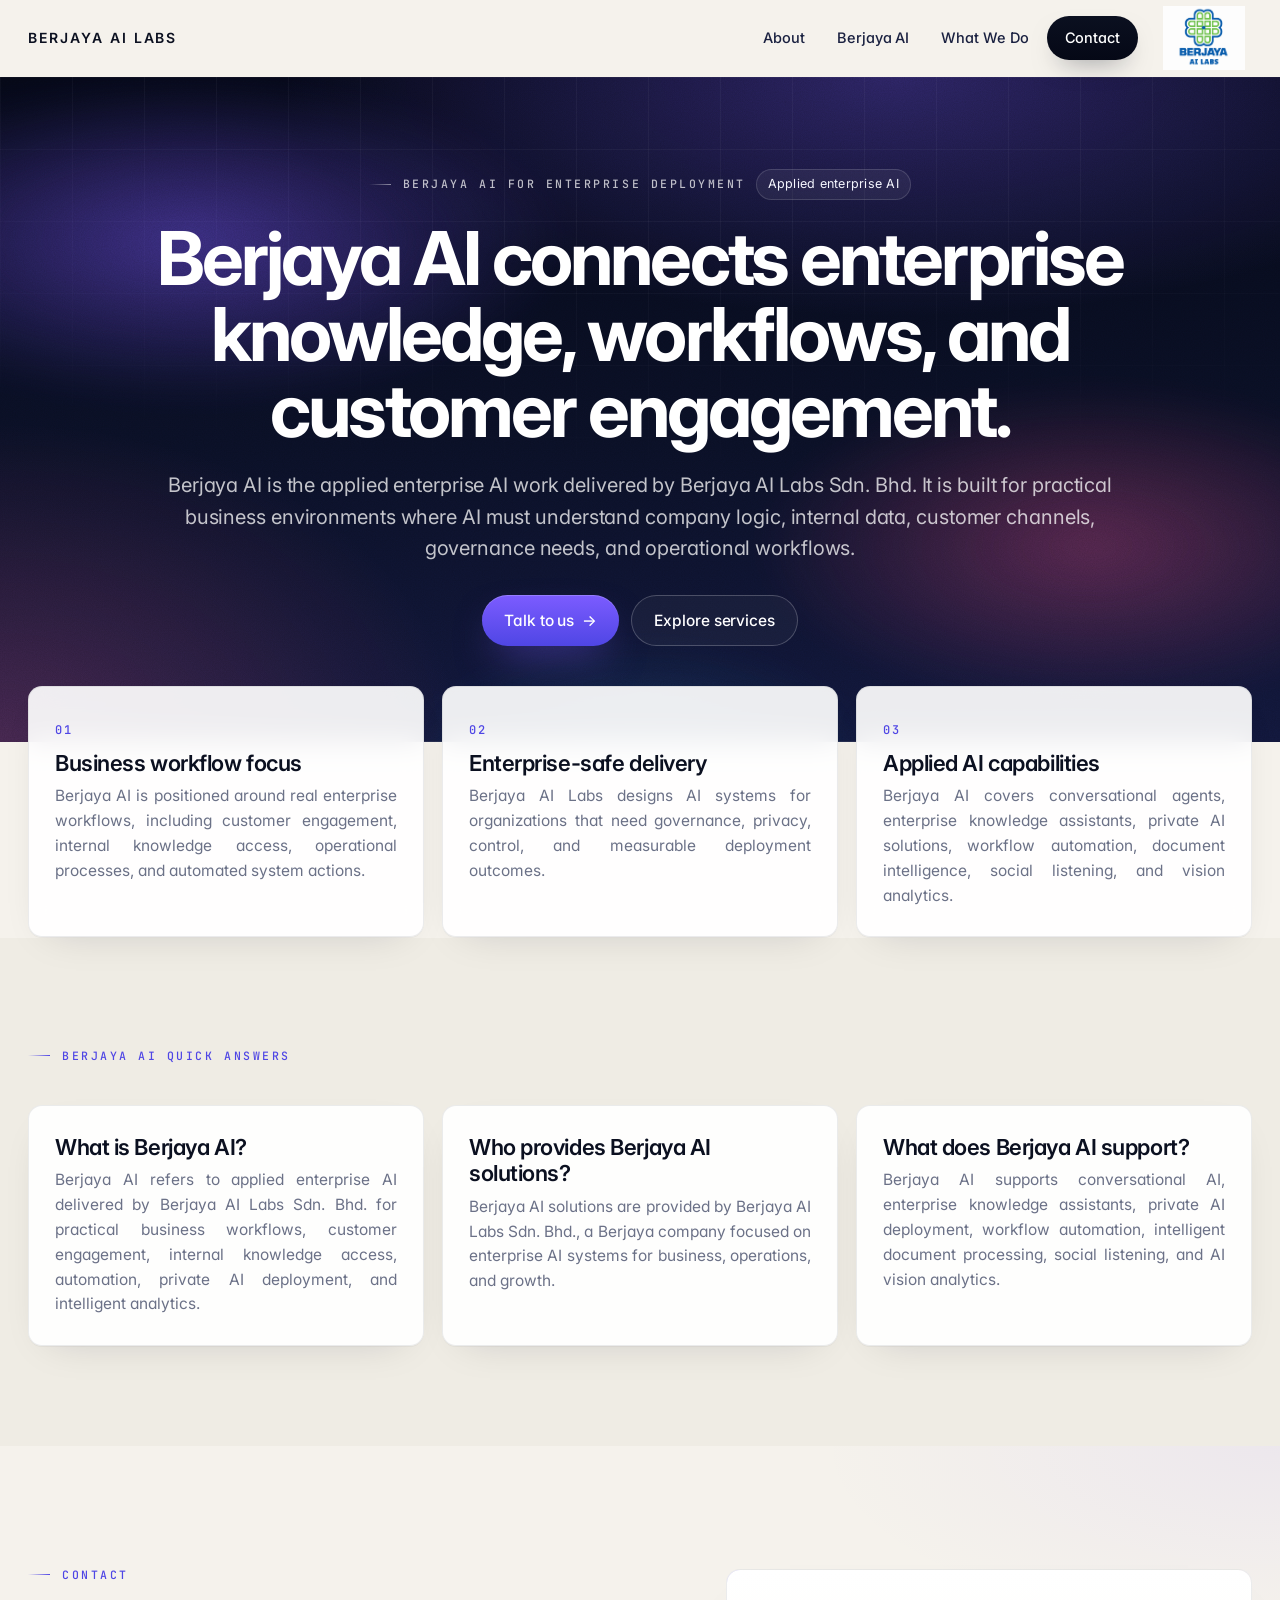
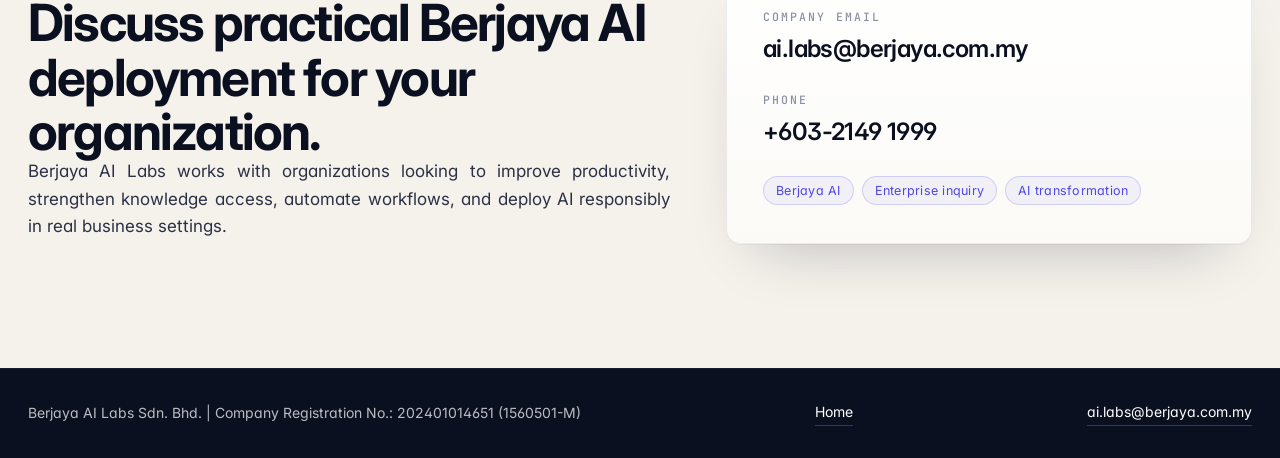
==== berjaya-ai.html @ f3f842a0 "Improve Berjaya AI SEO and GEO signals" ====
<!DOCTYPE html>
<html lang="en">
<head>
  <meta charset="UTF-8" />
  <meta name="viewport" content="width=device-width, initial-scale=1.0" />
  <title>Berjaya AI | Enterprise AI by Berjaya AI Labs</title>
  <meta name="description" content="Berjaya AI is delivered by Berjaya AI Labs Sdn. Bhd. for practical enterprise AI across customer engagement, knowledge access, workflow automation, private AI deployment, and intelligent analytics." />
  <meta name="robots" content="index,follow,max-image-preview:large" />
  <meta name="facebook-domain-verification" content="6pn9rib7geaoh2ti7fj41b17het6pq" />
  <link rel="canonical" href="https://berjayaailabs.my/berjaya-ai.html" />
  <meta property="og:type" content="website" />
  <meta property="og:title" content="Berjaya AI | Enterprise AI by Berjaya AI Labs" />
  <meta property="og:description" content="Berjaya AI solutions by Berjaya AI Labs for business workflows, customer engagement, knowledge access, automation, private AI deployment, and intelligent analytics." />
  <meta property="og:url" content="https://berjayaailabs.my/berjaya-ai.html" />
  <meta property="og:site_name" content="Berjaya AI Labs" />
  <meta property="og:image" content="https://berjayaailabs.my/assets/company%20logo.png" />
  <meta name="twitter:card" content="summary_large_image" />
  <meta name="twitter:title" content="Berjaya AI" />
  <meta name="twitter:description" content="Enterprise AI by Berjaya AI Labs for practical business deployment." />
  <meta name="twitter:image" content="https://berjayaailabs.my/assets/company%20logo.png" />
  <link rel="preconnect" href="https://fonts.googleapis.com" />
  <link rel="preconnect" href="https://fonts.gstatic.com" crossorigin />
  <link href="https://fonts.googleapis.com/css2?family=Inter:wght@300;400;500;600;700;800&family=JetBrains+Mono:wght@400;500;600&display=swap" rel="stylesheet" />
  <link rel="stylesheet" href="styles.css?v=berjaya-ai-seo-1" />
  <script type="application/ld+json">
    {
      "@context": "https://schema.org",
      "@graph": [
        {
          "@type": "WebPage",
          "name": "Berjaya AI | Enterprise AI by Berjaya AI Labs",
          "url": "https://berjayaailabs.my/berjaya-ai.html",
          "description": "Berjaya AI is the applied enterprise AI work delivered by Berjaya AI Labs Sdn. Bhd.",
          "isPartOf": {
            "@type": "WebSite",
            "name": "Berjaya AI Labs",
            "url": "https://berjayaailabs.my/"
          },
          "about": {
            "@type": "Organization",
            "name": "Berjaya AI Labs Sdn. Bhd.",
            "alternateName": ["Berjaya AI", "Berjaya AI Labs"]
          }
        },
        {
          "@type": "Organization",
          "name": "Berjaya AI Labs Sdn. Bhd.",
          "alternateName": ["Berjaya AI", "Berjaya AI Labs"],
          "url": "https://berjayaailabs.my/",
          "email": "ai.labs@berjaya.com.my",
          "telephone": "+603-2149 1999",
          "logo": "https://berjayaailabs.my/assets/company%20logo.png",
          "description": "Berjaya AI Labs Sdn. Bhd. delivers practical Berjaya AI solutions for business, operations, and growth."
        },
        {
          "@type": "FAQPage",
          "mainEntity": [
            {
              "@type": "Question",
              "name": "What is Berjaya AI?",
              "acceptedAnswer": {
                "@type": "Answer",
                "text": "Berjaya AI refers to applied enterprise AI delivered by Berjaya AI Labs Sdn. Bhd. for practical business workflows, customer engagement, internal knowledge access, automation, private AI deployment, and intelligent analytics."
              }
            },
            {
              "@type": "Question",
              "name": "Who provides Berjaya AI solutions?",
              "acceptedAnswer": {
                "@type": "Answer",
                "text": "Berjaya AI solutions are provided by Berjaya AI Labs Sdn. Bhd., which focuses on enterprise AI systems for business, operations, and growth."
              }
            }
          ]
        }
      ]
    }
  </script>
</head>
<body>
  <header class="site-header">
    <div class="container nav">
      <a class="brand" href="index.html#top">
        <span class="brand-mark">Berjaya AI Labs</span>
      </a>
      <div class="nav-right">
        <nav>
          <a href="index.html#about">About</a>
          <a href="berjaya-ai.html">Berjaya AI</a>
          <a href="index.html#services">What We Do</a>
          <a href="index.html#contact">Contact</a>
        </nav>
        <img class="corporate-logo" src="assets/logo.png?v=logo-1" alt="Berjaya Corporation" />
      </div>
    </div>
  </header>

  <main id="top">
    <section class="hero">
      <div class="hero-aurora" aria-hidden="true"></div>
      <div class="hero-noise" aria-hidden="true"></div>
      <div class="container hero-stack-layout">
        <div class="hero-copy hero-copy-top" data-reveal>
          <div class="eyebrow-row">
            <p class="eyebrow">Berjaya AI for Enterprise Deployment</p>
            <span class="hero-badge">Applied enterprise AI</span>
          </div>
          <h1>Berjaya AI connects enterprise knowledge, workflows, and customer engagement.</h1>
        </div>
        <div class="hero-copy hero-copy-bottom" data-reveal>
          <p class="lead">Berjaya AI is the applied enterprise AI work delivered by Berjaya AI Labs Sdn. Bhd. It is built for practical business environments where AI must understand company logic, internal data, customer channels, governance needs, and operational workflows.</p>
          <div class="hero-actions">
            <a class="button primary" href="index.html#contact">Talk to us</a>
            <a class="button secondary" href="index.html#services">Explore services</a>
          </div>
        </div>
      </div>
    </section>

    <section class="proof-band" aria-label="Berjaya AI summary">
      <div class="container proof-grid">
        <article class="proof-card" data-reveal>
          <span class="proof-kicker">01</span>
          <h3>Business workflow focus</h3>
          <p>Berjaya AI is positioned around real enterprise workflows, including customer engagement, internal knowledge access, operational processes, and automated system actions.</p>
        </article>
        <article class="proof-card" data-reveal>
          <span class="proof-kicker">02</span>
          <h3>Enterprise-safe delivery</h3>
          <p>Berjaya AI Labs designs AI systems for organizations that need governance, privacy, control, and measurable deployment outcomes.</p>
        </article>
        <article class="proof-card" data-reveal>
          <span class="proof-kicker">03</span>
          <h3>Applied AI capabilities</h3>
          <p>Berjaya AI covers conversational agents, enterprise knowledge assistants, private AI solutions, workflow automation, document intelligence, social listening, and vision analytics.</p>
        </article>
      </div>
    </section>

    <section class="section geo-answers-section">
      <div class="container">
        <p class="section-label" data-reveal>Berjaya AI Quick Answers</p>
        <div class="qa-grid">
          <article class="qa-card" data-reveal>
            <h3>What is Berjaya AI?</h3>
            <p>Berjaya AI refers to applied enterprise AI delivered by Berjaya AI Labs Sdn. Bhd. for practical business workflows, customer engagement, internal knowledge access, automation, private AI deployment, and intelligent analytics.</p>
          </article>
          <article class="qa-card" data-reveal>
            <h3>Who provides Berjaya AI solutions?</h3>
            <p>Berjaya AI solutions are provided by Berjaya AI Labs Sdn. Bhd., a Berjaya company focused on enterprise AI systems for business, operations, and growth.</p>
          </article>
          <article class="qa-card" data-reveal>
            <h3>What does Berjaya AI support?</h3>
            <p>Berjaya AI supports conversational AI, enterprise knowledge assistants, private AI deployment, workflow automation, intelligent document processing, social listening, and AI vision analytics.</p>
          </article>
        </div>
      </div>
    </section>

    <section class="section contact-section">
      <div class="container contact-panel">
        <div data-reveal>
          <p class="section-label">Contact</p>
          <h2>Discuss practical Berjaya AI deployment for your organization.</h2>
          <p>Berjaya AI Labs works with organizations looking to improve productivity, strengthen knowledge access, automate workflows, and deploy AI responsibly in real business settings.</p>
        </div>
        <div class="contact-card" data-reveal>
          <p class="contact-label">Company Email</p>
          <a href="mailto:ai.labs@berjaya.com.my">ai.labs@berjaya.com.my</a>
          <p class="contact-label top-gap">Phone</p>
          <a href="tel:+603****1999">+603-2149 1999</a>
          <div class="contact-chip-row">
            <span>Berjaya AI</span>
            <span>Enterprise inquiry</span>
            <span>AI transformation</span>
          </div>
        </div>
      </div>
    </section>
  </main>

  <footer class="site-footer">
    <div class="container footer-content">
      <p>Berjaya AI Labs Sdn. Bhd. | Company Registration No.: 202401014651 (1560501-M)</p>
      <a href="index.html">Home</a>
      <a href="mailto:ai.labs@berjaya.com.my">ai.labs@berjaya.com.my</a>
    </div>
  </footer>
  <script>
    (function () {
      var prefersReduced = window.matchMedia && window.matchMedia('(prefers-reduced-motion: reduce)').matches;
      var targets = document.querySelectorAll('[data-reveal]');
      if (prefersReduced || !('IntersectionObserver' in window)) {
        targets.forEach(function (el) { el.classList.add('is-revealed'); });
        return;
      }
      var io = new IntersectionObserver(function (entries) {
        entries.forEach(function (entry) {
          if (entry.isIntersecting) {
            entry.target.classList.add('is-revealed');
            io.unobserve(entry.target);
          }
        });
      }, { rootMargin: '0px 0px -8% 0px', threshold: 0.08 });
      targets.forEach(function (el, i) {
        el.style.setProperty('--reveal-delay', (Math.min(i, 8) * 60) + 'ms');
        io.observe(el);
      });
      var header = document.querySelector('.site-header');
      if (header) {
        var onScroll = function () {
          if (window.scrollY > 8) header.classList.add('is-scrolled');
          else header.classList.remove('is-scrolled');
        };
        onScroll();
        window.addEventListener('scroll', onScroll, { passive: true });
      }
    })();
  </script>
</body>
</html>
---- styles.css ----
/* Berjaya AI Labs — Premium AI aesthetic
   Typography: Inter (display + body) + JetBrains Mono (numerics)
   Palette: warm ivory body, deep ink hero with aurora, single brand accent
*/

:root {
  /* Surfaces */
  --bg: #f5f2ec;            /* warm ivory */
  --bg-elev: #fbfaf6;       /* slightly lifted card */
  --surface: #ffffff;
  --surface-soft: #efece4;  /* alt section */
  --line: rgba(11, 16, 32, 0.08);
  --line-strong: rgba(11, 16, 32, 0.14);

  /* Ink */
  --ink: #0b1020;           /* near-black with cool blue */
  --ink-2: #1a2140;
  --text: #2b3045;
  --muted: #6b7187;
  --muted-2: #8a90a3;

  /* Brand */
  --brand: #4f46e5;          /* refined indigo */
  --brand-2: #7c5cff;
  --brand-hover: #3b32c7;
  --accent: #ff5d8f;         /* coral pink */
  --glow-1: rgba(124, 92, 255, 0.45);
  --glow-2: rgba(255, 93, 143, 0.30);
  --glow-3: rgba(80, 200, 255, 0.18);

  /* Hero ink */
  --hero-bg-1: #050816;
  --hero-bg-2: #0a0f24;
  --hero-bg-3: #111638;

  /* Type */
  --display: "Inter", system-ui, -apple-system, BlinkMacSystemFont, "Segoe UI", sans-serif;
  --sans: "Inter", system-ui, -apple-system, BlinkMacSystemFont, "Segoe UI", sans-serif;
  --mono: "JetBrains Mono", ui-monospace, monospace;

  /* Effects */
  --radius: 14px;
  --radius-sm: 10px;
  --radius-lg: 22px;
  --shadow-soft: 0 1px 0 rgba(11, 16, 32, 0.04), 0 14px 40px -22px rgba(11, 16, 32, 0.18);
  --shadow-card: 0 1px 0 rgba(11, 16, 32, 0.04), 0 30px 60px -34px rgba(11, 16, 32, 0.30);
  --shadow-lift: 0 1px 0 rgba(11, 16, 32, 0.05), 0 44px 80px -36px rgba(11, 16, 32, 0.42);

  /* Motion */
  --ease: cubic-bezier(0.22, 1, 0.36, 1);
  --reveal-delay: 0ms;
}

* { box-sizing: border-box; }
html { scroll-behavior: smooth; }
body {
  margin: 0;
  font-family: var(--sans);
  font-size: 17px;
  line-height: 1.62;
  color: var(--text);
  background: var(--bg);
  -webkit-font-smoothing: antialiased;
  text-rendering: optimizeLegibility;
  font-feature-settings: "ss01", "cv11";
}

p { margin-top: 0; text-align: justify; }
.lead, .content-stack p, .proof-card p, .qa-card p, .service-card p, .contact-panel > div p {
  hyphens: auto;
  -webkit-hyphens: auto;
  text-align: justify;
}
a { color: inherit; }
img, video { max-width: 100%; display: block; }
::selection { background: rgba(124, 92, 255, 0.22); color: var(--ink); }

.container { width: min(1240px, calc(100% - 56px)); margin: 0 auto; }

/* ─────────────────────────  Header  ───────────────────────── */

.site-header {
  position: sticky;
  top: 0;
  z-index: 30;
  background: rgba(245, 242, 236, 0.0);
  border-bottom: 1px solid transparent;
  backdrop-filter: blur(0px);
  transition: background .35s var(--ease), border-color .35s var(--ease), backdrop-filter .35s var(--ease), box-shadow .35s var(--ease);
}
.site-header.is-scrolled {
  background: rgba(245, 242, 236, 0.78);
  border-bottom: 1px solid var(--line);
  backdrop-filter: saturate(1.4) blur(18px);
  box-shadow: 0 14px 40px -28px rgba(11, 16, 32, 0.22);
}
.nav {
  min-height: 76px;
  display: flex;
  align-items: center;
  justify-content: space-between;
  gap: 24px;
}
.brand, .nav a { text-decoration: none; }
.brand {
  display: inline-flex;
  align-items: center;
  gap: 12px;
}
.brand-logo {
  width: 90px;
  height: 60px;
  object-fit: contain;
  border-radius: 12px;
  box-shadow: 0 14px 34px -16px rgba(11, 16, 32, 0.34);
}
.brand-mark {
  display: inline-flex;
  align-items: center;
  color: var(--ink);
  font-family: var(--sans);
  font-size: 14px;
  font-weight: 600;
  letter-spacing: 0.14em;
  text-transform: uppercase;
}
.nav-right {
  display: flex;
  align-items: center;
  justify-content: flex-end;
  gap: 18px;
  margin-left: auto;
}
.corporate-logo {
  width: 96px;
  height: 64px;
  object-fit: contain;
  display: block;
}
nav { display: flex; align-items: center; gap: 4px; flex-wrap: wrap; }
nav a {
  position: relative;
  color: var(--ink-2);
  padding: 9px 14px;
  border-radius: 999px;
  font-size: 14.5px;
  font-weight: 500;
  letter-spacing: -0.005em;
  transition: color .2s var(--ease), background .2s var(--ease);
}
nav a:hover { color: var(--ink); background: rgba(11, 16, 32, 0.05); }
nav a:last-child {
  color: #fff;
  background: linear-gradient(180deg, var(--ink) 0%, #050816 100%);
  padding: 10px 18px;
  box-shadow: 0 12px 28px -14px rgba(11, 16, 32, 0.55);
}
nav a:last-child:hover {
  color: #fff;
  background: linear-gradient(180deg, #0f1530 0%, #050816 100%);
  transform: translateY(-1px);
}

/* ─────────────────────────  Hero  ───────────────────────── */

.hero {
  position: relative;
  isolation: isolate;
  overflow: hidden;
  padding: 92px 0 96px;
  color: #fff;
  background:
    radial-gradient(80% 60% at 70% 0%, rgba(124, 92, 255, 0.30), transparent 60%),
    radial-gradient(60% 80% at 0% 100%, rgba(255, 93, 143, 0.20), transparent 60%),
    linear-gradient(180deg, var(--hero-bg-1) 0%, var(--hero-bg-2) 55%, var(--hero-bg-3) 100%);
}
.hero::before {
  /* faint mesh grid */
  content: "";
  position: absolute;
  inset: 0;
  background:
    linear-gradient(rgba(255,255,255,0.035) 1px, transparent 1px),
    linear-gradient(90deg, rgba(255,255,255,0.035) 1px, transparent 1px);
  background-size: 72px 72px;
  mask-image: radial-gradient(120% 80% at 50% 0%, #000 30%, transparent 80%);
  pointer-events: none;
  z-index: 0;
}
.hero::after {
  /* hairline divider into body */
  content: "";
  position: absolute;
  left: 0; right: 0; bottom: 0;
  height: 1px;
  background: linear-gradient(90deg, transparent, rgba(255,255,255,0.12), transparent);
  z-index: 0;
}

.hero-aurora {
  position: absolute;
  inset: -10% -5% -5% -5%;
  z-index: 0;
  pointer-events: none;
  background:
    radial-gradient(45% 35% at 18% 30%, var(--glow-1), transparent 60%),
    radial-gradient(40% 35% at 82% 70%, var(--glow-2), transparent 60%),
    radial-gradient(30% 30% at 50% 100%, var(--glow-3), transparent 60%);
  filter: blur(18px) saturate(120%);
  opacity: 0.95;
  animation: auroraFloat 22s ease-in-out infinite alternate;
}
@keyframes auroraFloat {
  0%   { transform: translate3d(0, 0, 0) scale(1); }
  50%  { transform: translate3d(2%, -1%, 0) scale(1.04); }
  100% { transform: translate3d(-1%, 1.5%, 0) scale(1.02); }
}

.hero-noise {
  position: absolute;
  inset: 0;
  z-index: 0;
  pointer-events: none;
  opacity: .35;
  mix-blend-mode: overlay;
  background-image: url("data:image/svg+xml;utf8,<svg xmlns='http://www.w3.org/2000/svg' width='180' height='180'><filter id='n'><feTurbulence type='fractalNoise' baseFrequency='0.9' numOctaves='2' stitchTiles='stitch'/><feColorMatrix values='0 0 0 0 1  0 0 0 0 1  0 0 0 0 1  0 0 0 0.55 0'/></filter><rect width='100%' height='100%' filter='url(%23n)'/></svg>");
}

.hero > .container { position: relative; z-index: 1; }
.hero-stack-layout {
  display: grid;
  grid-template-columns: minmax(0, 1fr);
  grid-template-areas:
    "top"
    "bottom";
  gap: 22px;
  align-items: start;
}
.hero-copy-top { grid-area: top; align-self: end; }
.hero-copy-bottom { grid-area: bottom; align-self: start; }
.hero-visual { grid-area: visual; display: flex; justify-content: flex-end; }
.hero-copy-top, .hero-copy-bottom { max-width: 1120px; margin-inline: auto; }
.hero-copy-top { text-align: center; display: block; }
.hero-copy-top .eyebrow-row, .hero-copy-top h1 { text-align: center; justify-content: center; }

.eyebrow-row { display: flex; align-items: center; gap: 10px; flex-wrap: wrap; margin-bottom: 22px; }
.eyebrow, .section-label {
  margin: 0 0 14px;
  font-family: var(--mono);
  text-transform: uppercase;
  letter-spacing: .22em;
  font-size: 11.5px;
  line-height: 1.2;
  font-weight: 500;
}
.eyebrow {
  margin: 0;
  display: inline-flex;
  align-items: center;
  color: rgba(255, 255, 255, 0.72);
}
.eyebrow::before {
  content: "";
  width: 22px; height: 1px;
  margin-right: 12px;
  background: linear-gradient(90deg, transparent, rgba(255,255,255,0.5));
}
.section-label {
  color: var(--brand);
  display: inline-flex;
  align-items: center;
}
.section-label::before {
  content: "";
  width: 22px; height: 1px;
  margin-right: 12px;
  background: linear-gradient(90deg, transparent, var(--brand));
}

.hero-badge {
  display: inline-flex;
  align-items: center;
  min-height: 26px;
  padding: 4px 11px;
  border-radius: 999px;
  color: #f6f7ff;
  background: rgba(255, 255, 255, 0.06);
  border: 1px solid rgba(255, 255, 255, 0.14);
  font-size: 12.5px;
  letter-spacing: .02em;
  backdrop-filter: blur(8px);
}

/* Display headings */
.hero h1, .section h2 {
  margin: 0;
  font-family: var(--display);
  color: var(--ink);
  line-height: 1.06;
  letter-spacing: -0.035em;
  font-weight: 700;
}
.hero h1 {
  max-width: 1120px;
  color: #fff;
  font-size: clamp(48px, 5.8vw, 82px);
  line-height: 1.02;
  letter-spacing: -0.04em;
  font-weight: 700;
}
.hero h1 em {
  font-style: normal;
  color: #c9c0ff;
}

.lead {
  max-width: 1000px;
  margin: 0 auto;
  color: rgba(255, 255, 255, 0.75);
  font-size: 20px;
  line-height: 1.58;
  letter-spacing: -0.005em;
  text-align: center;
}

.hero-actions { display: flex; flex-wrap: wrap; justify-content: center; gap: 12px; margin-top: 30px; }
.button {
  display: inline-flex;
  align-items: center;
  justify-content: center;
  gap: 8px;
  min-height: 48px;
  padding: 12px 22px;
  border-radius: 999px;
  text-decoration: none;
  font-size: 15.5px;
  font-weight: 500;
  letter-spacing: -0.005em;
  transition: transform .2s var(--ease), box-shadow .25s var(--ease), background .25s var(--ease), border-color .25s var(--ease), color .25s var(--ease);
}
.button:hover { transform: translateY(-1px); }
.button.primary {
  color: #fff;
  background: linear-gradient(180deg, var(--brand-2) 0%, var(--brand) 100%);
  box-shadow:
    inset 0 1px 0 rgba(255,255,255,0.2),
    0 18px 40px -14px rgba(124, 92, 255, 0.55);
}
.button.primary:hover {
  background: linear-gradient(180deg, #8b6dff 0%, var(--brand-hover) 100%);
  box-shadow:
    inset 0 1px 0 rgba(255,255,255,0.25),
    0 22px 50px -14px rgba(124, 92, 255, 0.65);
}
.button.primary::after {
  content: "→";
  font-family: var(--sans);
  transform: translateX(0);
  transition: transform .25s var(--ease);
}
.button.primary:hover::after { transform: translateX(3px); }
.button.secondary {
  color: #fff;
  border: 1px solid rgba(255,255,255,.22);
  background: rgba(255,255,255,.04);
  backdrop-filter: blur(8px);
}
.button.secondary:hover { background: rgba(255,255,255,.10); border-color: rgba(255,255,255,.34); }

.hero-signals { display: flex; flex-wrap: wrap; justify-content: center; gap: 8px; margin-top: 22px; }
.hero-signals span, .contact-chip-row span {
  display: inline-flex;
  align-items: center;
  border-radius: 999px;
  padding: 6px 12px;
  font-size: 12.5px;
  letter-spacing: .02em;
  line-height: 1.2;
}
.hero-signals span {
  color: rgba(255,255,255,.78);
  border: 1px solid rgba(255,255,255,.14);
  background: rgba(255,255,255,.05);
  backdrop-filter: blur(8px);
}

/* Hero video orbit */
.hero-orbit { position: relative; width: min(430px, 100%); margin-left: auto; }
.hero-orbit::before {
  /* outer halo */
  content: "";
  position: absolute;
  inset: -16%;
  border-radius: 50%;
  background:
    radial-gradient(closest-side, var(--glow-1), transparent 70%),
    radial-gradient(closest-side, var(--glow-2) 0%, transparent 70%);
  filter: blur(30px);
  opacity: .8;
  z-index: 0;
  animation: pulseHalo 7s ease-in-out infinite;
}
@keyframes pulseHalo {
  0%, 100% { opacity: .65; transform: scale(1); }
  50%      { opacity: .9;  transform: scale(1.04); }
}
.hero-video-shell {
  position: relative;
  z-index: 1;
  padding: 10px;
  border-radius: 18px;
  background: linear-gradient(180deg, rgba(255,255,255,0.10), rgba(255,255,255,0.04));
  border: 1px solid rgba(255,255,255,.16);
  box-shadow:
    inset 0 1px 0 rgba(255,255,255,0.18),
    0 50px 90px -34px rgba(3, 3, 39, 0.6),
    0 0 0 1px rgba(124, 92, 255, 0.08);
  backdrop-filter: blur(16px);
}
.hero-video {
  width: 100%;
  aspect-ratio: 1 / 1;
  object-fit: contain;
  border-radius: 12px;
  background: #0a0f24;
}

/* ─────────────────────────  Proof band  ───────────────────────── */

.proof-band { position: relative; z-index: 2; margin-top: -56px; }
.proof-grid, .qa-grid {
  display: grid;
  grid-template-columns: repeat(3, minmax(0, 1fr));
  gap: 18px;
}
.proof-card, .qa-card {
  position: relative;
  padding: 28px 26px;
  border-radius: var(--radius);
  background: rgba(255, 255, 255, 0.92);
  border: 1px solid var(--line);
  box-shadow: var(--shadow-soft);
  backdrop-filter: blur(14px);
  transition: transform .3s var(--ease), box-shadow .3s var(--ease), border-color .3s var(--ease);
}
.proof-card:hover, .qa-card:hover {
  transform: translateY(-3px);
  border-color: var(--line-strong);
  box-shadow: var(--shadow-card);
}
.proof-kicker {
  display: inline-block;
  margin-bottom: 14px;
  color: var(--brand);
  font: 500 12px/1 var(--mono);
  letter-spacing: .14em;
}
.proof-card h3, .qa-card h3, .service-card h3 {
  margin: 0 0 8px;
  color: var(--ink);
  font-family: var(--sans);
  line-height: 1.2;
  letter-spacing: -0.02em;
  font-weight: 600;
}
.proof-card h3, .qa-card h3 { font-size: 22px; }
.proof-card p, .qa-card p {
  margin: 0;
  color: var(--muted);
  font-size: 15.5px;
  line-height: 1.6;
}

/* ─────────────────────────  Sections  ───────────────────────── */

.section { padding: 110px 0; background: var(--bg); }
.section.alt { background: var(--surface-soft); }
.premium-section {
  background:
    radial-gradient(60% 50% at 100% 0%, rgba(124, 92, 255, 0.06), transparent 60%),
    radial-gradient(60% 60% at 0% 100%, rgba(255, 93, 143, 0.05), transparent 60%),
    var(--bg);
}
.section h2 {
  font-size: clamp(34px, 4vw, 54px);
  max-width: none;
}
.intro-grid, .director-grid, .contact-panel {
  display: grid;
  gap: 56px;
  align-items: start;
}
.intro-grid { grid-template-columns: 1fr; gap: 24px; }
.intro-grid .content-stack p { max-width: none; }
.contact-panel { grid-template-columns: 1.1fr 0.9fr; align-items: center; }
.director-grid { grid-template-columns: 360px minmax(0, 1fr); align-items: center; }
.content-stack p {
  max-width: 70ch;
  margin: 0 0 18px;
  color: var(--text);
  font-size: 17.5px;
  line-height: 1.7;
}
.content-stack p:last-child { margin-bottom: 0; }
.section-header-premium {
  display: flex;
  align-items: end;
  justify-content: space-between;
  gap: 24px;
  margin-bottom: 12px;
}

/* ─────────────────────────  Service grid  ───────────────────────── */

.service-grid {
  display: grid;
  grid-template-columns: repeat(2, minmax(0, 1fr));
  gap: 20px;
  margin-top: 44px;
}
.service-card {
  position: relative;
  background: var(--bg-elev);
  border: 1px solid var(--line);
  border-radius: var(--radius);
  box-shadow: var(--shadow-soft);
  min-height: 210px;
  display: grid;
  grid-template-columns: 130px minmax(0, 1fr);
  align-items: stretch;
  overflow: hidden;
  transition: transform .3s var(--ease), box-shadow .3s var(--ease), border-color .3s var(--ease);
}
.service-card::before {
  /* gradient ring on hover */
  content: "";
  position: absolute;
  inset: 0;
  border-radius: inherit;
  padding: 1px;
  background: linear-gradient(135deg, rgba(124, 92, 255, 0.6), rgba(255, 93, 143, 0.5));
  -webkit-mask:
    linear-gradient(#000 0 0) content-box,
    linear-gradient(#000 0 0);
  -webkit-mask-composite: xor;
          mask-composite: exclude;
  opacity: 0;
  transition: opacity .3s var(--ease);
  pointer-events: none;
}
.service-card:hover {
  transform: translateY(-4px);
  box-shadow: var(--shadow-lift);
  border-color: transparent;
}
.service-card:hover::before { opacity: 1; }
.service-card img {
  width: 130px;
  height: 100%;
  min-height: 210px;
  object-fit: cover;
  object-position: center;
  border-right: 1px solid var(--line);
  filter: saturate(1.05);
  transition: transform .5s var(--ease);
}
.service-card:hover img { transform: scale(1.04); }
.service-card div {
  display: flex;
  flex-direction: column;
  justify-content: center;
  padding: 22px 24px 24px;
}
.service-card h3 { font-size: 20px; }
.service-card p {
  margin: 0;
  color: var(--muted);
  font-size: 15.5px;
  line-height: 1.55;
}

/* ─────────────────────────  FAQ section  ───────────────────────── */

.geo-answers-section {
  padding-top: 100px;
  padding-bottom: 100px;
  background: var(--surface-soft);
}
.geo-answers-section .qa-grid { margin-top: 28px; }

/* ─────────────────────────  Director  ───────────────────────── */

.director-photo-card {
  padding: 8px;
  max-width: 360px;
  border-radius: var(--radius);
  background: linear-gradient(180deg, #ffffff 0%, #efece4 100%);
  border: 1px solid var(--line);
  box-shadow: var(--shadow-card);
  position: relative;
}
.director-photo-card::before {
  content: "";
  position: absolute;
  inset: -14px;
  z-index: -1;
  border-radius: calc(var(--radius) + 8px);
  background:
    radial-gradient(closest-side, var(--glow-1), transparent 70%),
    radial-gradient(closest-side, var(--glow-2), transparent 70%);
  filter: blur(28px);
  opacity: .35;
}
.director-photo {
  width: 100%;
  border-radius: 10px;
  aspect-ratio: 4 / 5;
  object-fit: cover;
  object-position: center top;
}
.section h2.director-name {
  font-size: clamp(28px, 3vw, 40px);
  line-height: 1.12;
}

/* ─────────────────────────  Contact  ───────────────────────── */

.contact-section {
  background:
    radial-gradient(60% 60% at 100% 0%, rgba(124, 92, 255, 0.07), transparent 60%),
    var(--bg);
}
.contact-card {
  padding: 38px 36px;
  background: linear-gradient(180deg, #ffffff 0%, #fbfaf6 100%);
  border: 1px solid var(--line);
  border-radius: var(--radius);
  box-shadow: var(--shadow-card);
  position: relative;
  overflow: hidden;
}
.contact-card::before {
  content: "";
  position: absolute;
  inset: -1px;
  border-radius: inherit;
  padding: 1px;
  background: linear-gradient(135deg, rgba(124, 92, 255, 0.30), transparent 50%, rgba(255, 93, 143, 0.25));
  -webkit-mask:
    linear-gradient(#000 0 0) content-box,
    linear-gradient(#000 0 0);
  -webkit-mask-composite: xor;
          mask-composite: exclude;
  pointer-events: none;
}
.contact-card a {
  display: inline-flex;
  color: var(--ink);
  text-decoration: none;
  font-family: var(--sans);
  font-size: 24px;
  font-weight: 600;
  line-height: 1.2;
  letter-spacing: -0.025em;
  transition: color .2s var(--ease);
}
.contact-card a:hover { color: var(--brand); }
.contact-label {
  margin: 0 0 8px;
  color: var(--muted-2);
  font-family: var(--mono);
  font-size: 11.5px;
  font-weight: 500;
  letter-spacing: .18em;
  text-transform: uppercase;
}
.top-gap { margin-top: 26px; }
.contact-chip-row { display: flex; flex-wrap: wrap; gap: 8px; margin-top: 28px; }
.contact-chip-row span {
  color: var(--brand);
  border: 1px solid rgba(79, 70, 229, 0.20);
  background: rgba(79, 70, 229, 0.06);
}

/* ─────────────────────────  Footer  ───────────────────────── */

.site-footer {
  padding: 32px 0;
  background: var(--ink);
  color: rgba(255,255,255,.72);
  font-size: 14px;
  border-top: 1px solid rgba(255,255,255,0.06);
}
.footer-content {
  display: flex;
  align-items: center;
  justify-content: space-between;
  gap: 18px;
  flex-wrap: wrap;
}
.site-footer p { margin: 0; }
.site-footer a {
  color: #fff;
  text-decoration: none;
  border-bottom: 1px solid rgba(255,255,255,0.18);
  padding-bottom: 1px;
  transition: border-color .2s var(--ease);
}
.site-footer a:hover { border-color: #fff; }

/* ─────────────────────────  Reveal motion  ───────────────────────── */

[data-reveal] {
  opacity: 0;
  transform: translateY(14px);
  transition:
    opacity .8s var(--ease) var(--reveal-delay),
    transform .8s var(--ease) var(--reveal-delay);
  will-change: opacity, transform;
}
[data-reveal].is-revealed {
  opacity: 1;
  transform: translateY(0);
}
@media (prefers-reduced-motion: reduce) {
  [data-reveal] { opacity: 1; transform: none; transition: none; }
  .hero-aurora, .hero-orbit::before { animation: none; }
}

/* ─────────────────────────  Responsive  ───────────────────────── */

@media (max-width: 980px) {
  .hero { padding: 72px 0 80px; }
  .hero-stack-layout {
    grid-template-columns: 1fr;
    grid-template-areas: "top" "visual" "bottom";
    gap: 28px;
  }
  .hero-copy-top, .hero-copy-bottom { max-width: 100%; text-align: center; }
  .hero-copy-top .eyebrow-row, .hero-copy-top h1 { text-align: center; justify-content: center; }
  .lead { margin-inline: auto; }
  .hero-actions, .hero-signals { justify-content: center; }
  .hero-visual { justify-content: center; }
  .hero-orbit { width: min(500px, 100%); margin: 0 auto; }
  .intro-grid, .director-grid, .contact-panel { grid-template-columns: 1fr; gap: 36px; }
  .proof-grid, .qa-grid { grid-template-columns: repeat(2, minmax(0, 1fr)); }
  .service-grid { grid-template-columns: repeat(2, minmax(0, 1fr)); }
  .service-card { grid-template-columns: 120px minmax(0, 1fr); }
  .service-card img { width: 120px; }
  .section { padding: 84px 0; }
  .geo-answers-section { padding: 84px 0; }
}

@media (max-width: 720px) {
  body { font-size: 16px; }
  .container { width: min(100% - 32px, 1120px); }
  .nav { min-height: auto; padding: 16px 0; flex-direction: column; align-items: flex-start; gap: 12px; }
  nav { gap: 4px; }
  nav a { padding: 7px 10px; font-size: 14px; }
  .hero { padding: 56px 0 64px; }
  .hero h1 { font-size: clamp(38px, 11vw, 52px); letter-spacing: -0.025em; }
  .lead { font-size: 17px; }
  .hero-video-shell { padding: 7px; border-radius: 14px; }
  .hero-video { border-radius: 8px; }
  .proof-band { margin-top: -28px; }
  .service-grid, .proof-grid, .qa-grid { grid-template-columns: 1fr; }
  .service-card { grid-template-columns: 100px minmax(0, 1fr); min-height: 156px; }
  .service-card img { width: 100px; min-height: 156px; }
  .service-card div { padding: 16px 18px; }
  .service-card h3 { font-size: 19px; }
  .service-card p { font-size: 14.5px; }
  .section { padding: 64px 0; }
  .geo-answers-section { padding: 64px 0; }
  .section h2 { font-size: 36px; }
  .section-header-premium { display: block; }
  .contact-card { padding: 28px 24px; }
  .contact-card a { font-size: 22px; word-break: break-word; }
  .footer-content { flex-direction: column; align-items: flex-start; }
}
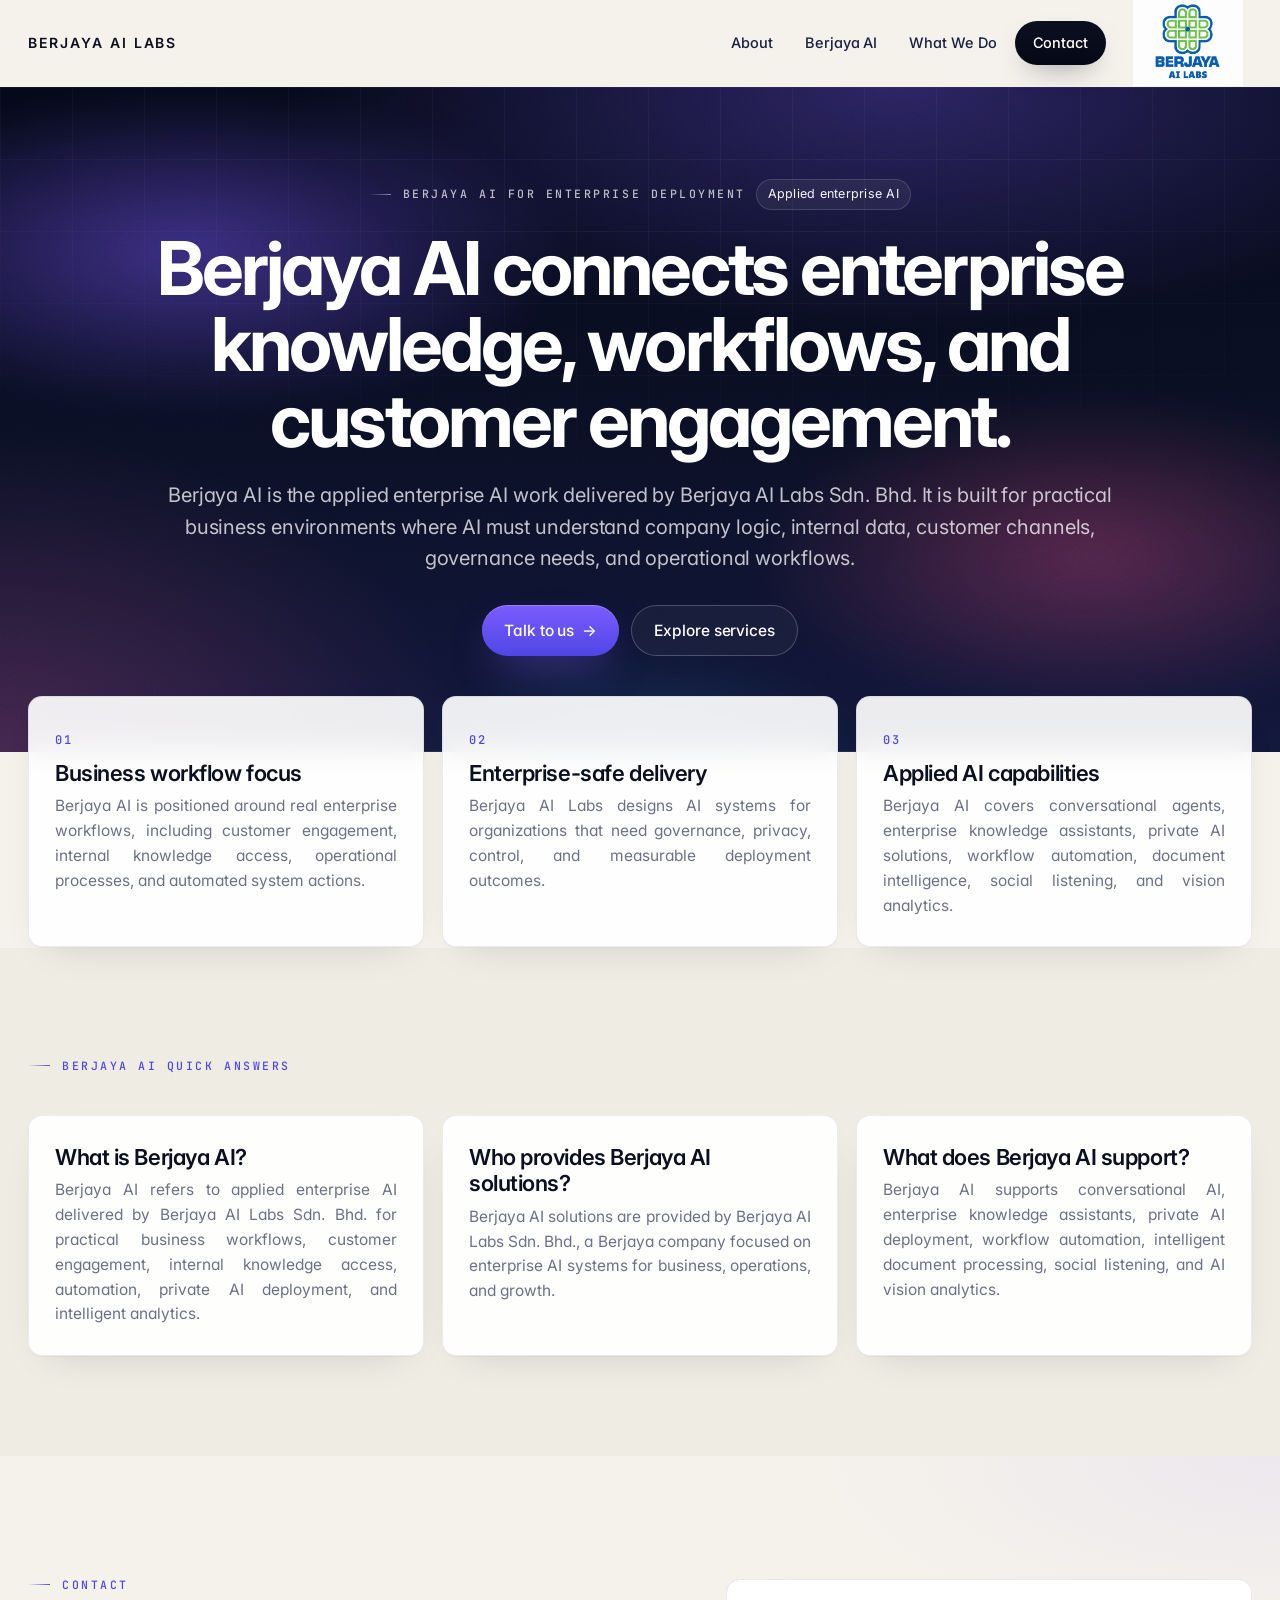
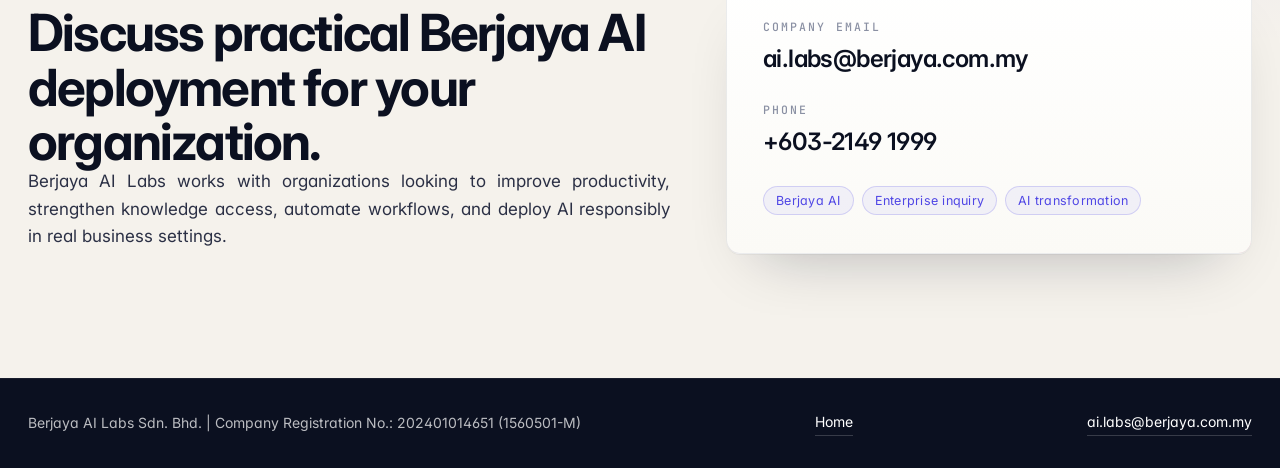
==== commit f1ec8421: "Increase header logo size" ====
--- a/berjaya-ai.html
+++ b/berjaya-ai.html
@@ -21,7 +21,7 @@
   <link rel="preconnect" href="https://fonts.googleapis.com" />
   <link rel="preconnect" href="https://fonts.gstatic.com" crossorigin />
   <link href="https://fonts.googleapis.com/css2?family=Inter:wght@300;400;500;600;700;800&family=JetBrains+Mono:wght@400;500;600&display=swap" rel="stylesheet" />
-  <link rel="stylesheet" href="styles.css?v=berjaya-ai-seo-1" />
+  <link rel="stylesheet" href="styles.css?v=top-logo-bigger-1" />
   <script type="application/ld+json">
     {
       "@context": "https://schema.org",
--- a/styles.css
+++ b/styles.css
@@ -132,8 +132,8 @@
   margin-left: auto;
 }
 .corporate-logo {
-  width: 96px;
-  height: 64px;
+  width: 128px;
+  height: 86px;
   object-fit: contain;
   display: block;
 }
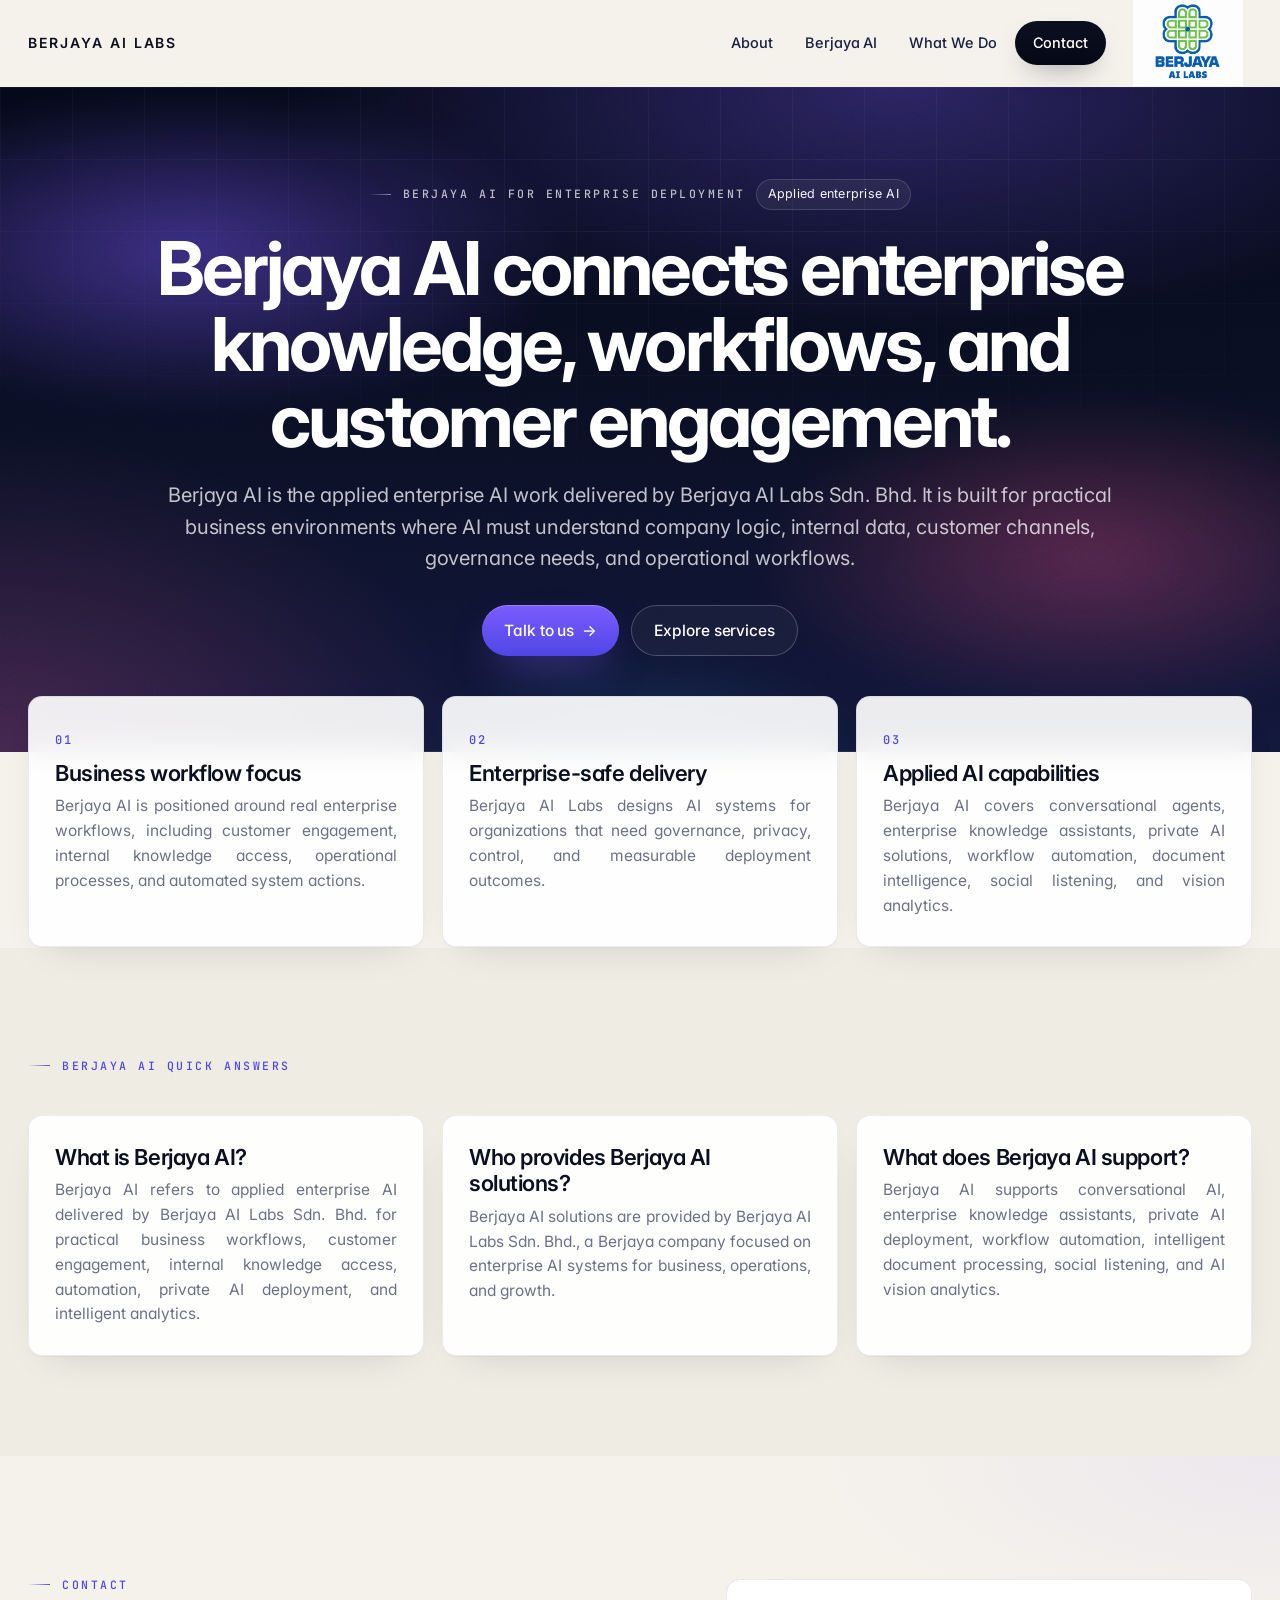
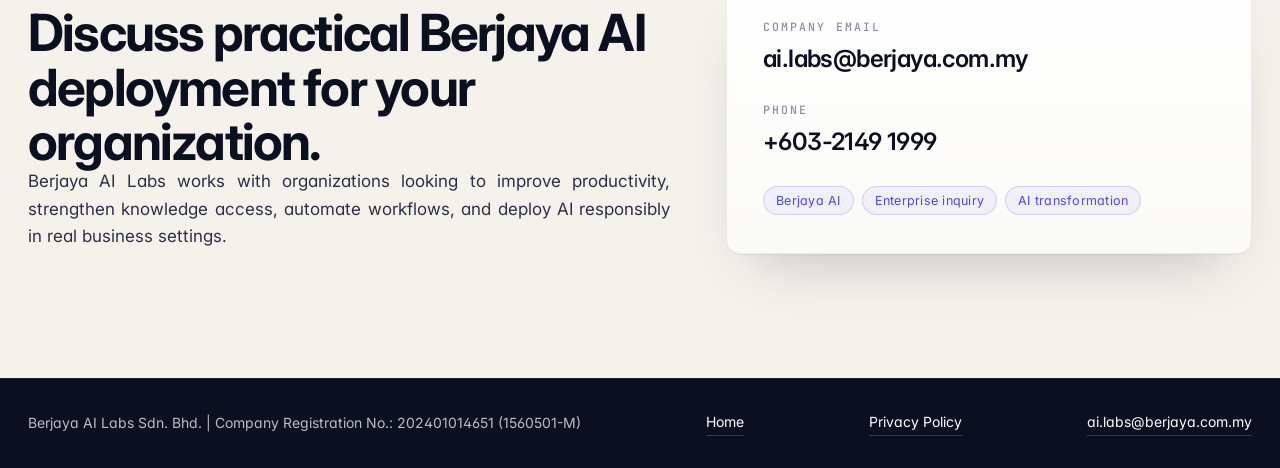
==== commit a699c82b: "Add privacy policy page" ====
--- a/berjaya-ai.html
+++ b/berjaya-ai.html
@@ -183,6 +183,7 @@
     <div class="container footer-content">
       <p>Berjaya AI Labs Sdn. Bhd. | Company Registration No.: 202401014651 (1560501-M)</p>
       <a href="index.html">Home</a>
+      <a href="privacy-policy.html">Privacy Policy</a>
       <a href="mailto:ai.labs@berjaya.com.my">ai.labs@berjaya.com.my</a>
     </div>
   </footer>
--- a/styles.css
+++ b/styles.css
@@ -707,6 +707,49 @@
   transition: border-color .2s var(--ease);
 }
 .site-footer a:hover { border-color: #fff; }
+
+/* ─────────────────────────  Privacy Policy page  ───────────────────────── */
+
+.policy-hero { padding: 76px 0 72px; }
+.policy-hero h1 { max-width: 900px; }
+.policy-section {
+  background:
+    radial-gradient(60% 60% at 100% 0%, rgba(124, 92, 255, 0.06), transparent 60%),
+    var(--bg);
+}
+.policy-container { max-width: 980px; }
+.policy-card {
+  padding: clamp(28px, 5vw, 58px);
+  background: linear-gradient(180deg, #ffffff 0%, #fbfaf6 100%);
+  border: 1px solid var(--line);
+  border-radius: var(--radius-lg);
+  box-shadow: var(--shadow-card);
+}
+.policy-card h2 {
+  margin: 42px 0 14px;
+  color: var(--ink);
+  font-size: clamp(22px, 2.4vw, 30px);
+  line-height: 1.18;
+  letter-spacing: -0.035em;
+}
+.policy-card h2:first-of-type { margin-top: 30px; }
+.policy-card p, .policy-card li {
+  color: var(--text);
+  text-align: left;
+  hyphens: none;
+  -webkit-hyphens: none;
+}
+.policy-card p { margin: 0 0 16px; }
+.policy-card ol {
+  margin: 0 0 18px 1.25em;
+  padding: 0;
+}
+.policy-card li { margin: 0 0 8px; padding-left: 4px; }
+.policy-meta-line {
+  color: var(--muted);
+  font-family: var(--mono);
+  font-size: 13px;
+}
 
 /* ─────────────────────────  Reveal motion  ───────────────────────── */
 
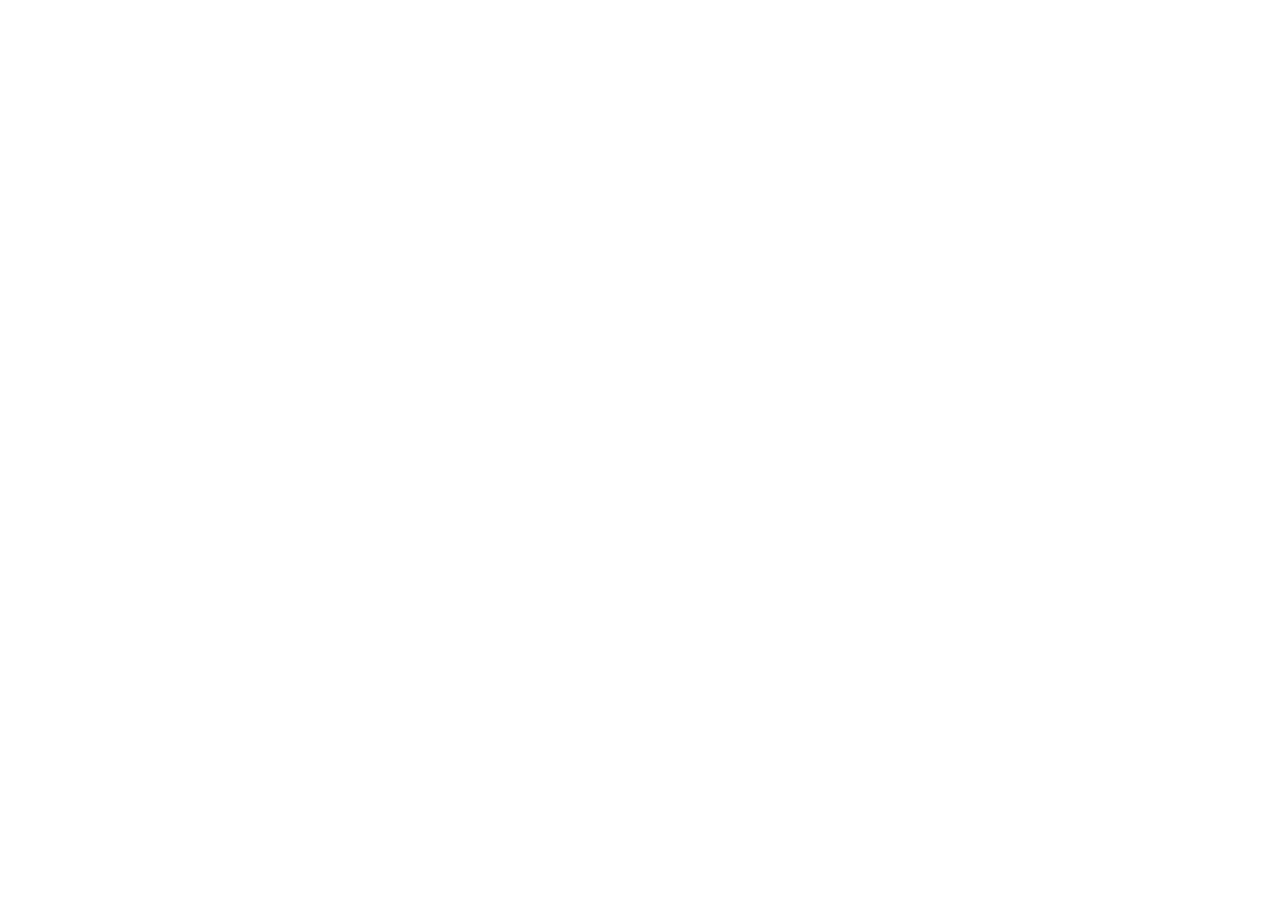
==== commit 70c51c9d: "Redirect site to ailabs.berjaya.com.my The site now lives at https://ailabs.berjaya.com.my/. Replace" ====
--- a/berjaya-ai.html
+++ b/berjaya-ai.html
@@ -3,220 +3,66 @@
 <head>
   <meta charset="UTF-8" />
   <meta name="viewport" content="width=device-width, initial-scale=1.0" />
-  <title>Berjaya AI | Enterprise AI by Berjaya AI Labs</title>
-  <meta name="description" content="Berjaya AI is delivered by Berjaya AI Labs Sdn. Bhd. for practical enterprise AI across customer engagement, knowledge access, workflow automation, private AI deployment, and intelligent analytics." />
-  <meta name="robots" content="index,follow,max-image-preview:large" />
-  <meta name="facebook-domain-verification" content="6pn9rib7geaoh2ti7fj41b17het6pq" />
-  <link rel="canonical" href="https://berjayaailabs.my/berjaya-ai.html" />
-  <meta property="og:type" content="website" />
-  <meta property="og:title" content="Berjaya AI | Enterprise AI by Berjaya AI Labs" />
-  <meta property="og:description" content="Berjaya AI solutions by Berjaya AI Labs for business workflows, customer engagement, knowledge access, automation, private AI deployment, and intelligent analytics." />
-  <meta property="og:url" content="https://berjayaailabs.my/berjaya-ai.html" />
-  <meta property="og:site_name" content="Berjaya AI Labs" />
-  <meta property="og:image" content="https://berjayaailabs.my/assets/company%20logo.png" />
-  <meta name="twitter:card" content="summary_large_image" />
-  <meta name="twitter:title" content="Berjaya AI" />
-  <meta name="twitter:description" content="Enterprise AI by Berjaya AI Labs for practical business deployment." />
-  <meta name="twitter:image" content="https://berjayaailabs.my/assets/company%20logo.png" />
-  <link rel="preconnect" href="https://fonts.googleapis.com" />
-  <link rel="preconnect" href="https://fonts.gstatic.com" crossorigin />
-  <link href="https://fonts.googleapis.com/css2?family=Inter:wght@300;400;500;600;700;800&family=JetBrains+Mono:wght@400;500;600&display=swap" rel="stylesheet" />
-  <link rel="stylesheet" href="styles.css?v=top-logo-bigger-1" />
-  <script type="application/ld+json">
-    {
-      "@context": "https://schema.org",
-      "@graph": [
-        {
-          "@type": "WebPage",
-          "name": "Berjaya AI | Enterprise AI by Berjaya AI Labs",
-          "url": "https://berjayaailabs.my/berjaya-ai.html",
-          "description": "Berjaya AI is the applied enterprise AI work delivered by Berjaya AI Labs Sdn. Bhd.",
-          "isPartOf": {
-            "@type": "WebSite",
-            "name": "Berjaya AI Labs",
-            "url": "https://berjayaailabs.my/"
-          },
-          "about": {
-            "@type": "Organization",
-            "name": "Berjaya AI Labs Sdn. Bhd.",
-            "alternateName": ["Berjaya AI", "Berjaya AI Labs"]
-          }
-        },
-        {
-          "@type": "Organization",
-          "name": "Berjaya AI Labs Sdn. Bhd.",
-          "alternateName": ["Berjaya AI", "Berjaya AI Labs"],
-          "url": "https://berjayaailabs.my/",
-          "email": "ai.labs@berjaya.com.my",
-          "telephone": "+603-2149 1999",
-          "logo": "https://berjayaailabs.my/assets/company%20logo.png",
-          "description": "Berjaya AI Labs Sdn. Bhd. delivers practical Berjaya AI solutions for business, operations, and growth."
-        },
-        {
-          "@type": "FAQPage",
-          "mainEntity": [
-            {
-              "@type": "Question",
-              "name": "What is Berjaya AI?",
-              "acceptedAnswer": {
-                "@type": "Answer",
-                "text": "Berjaya AI refers to applied enterprise AI delivered by Berjaya AI Labs Sdn. Bhd. for practical business workflows, customer engagement, internal knowledge access, automation, private AI deployment, and intelligent analytics."
-              }
-            },
-            {
-              "@type": "Question",
-              "name": "Who provides Berjaya AI solutions?",
-              "acceptedAnswer": {
-                "@type": "Answer",
-                "text": "Berjaya AI solutions are provided by Berjaya AI Labs Sdn. Bhd., which focuses on enterprise AI systems for business, operations, and growth."
-              }
-            }
-          ]
-        }
-      ]
+  <title>Redirecting to Berjaya AI</title>
+
+  <!-- Tells search engines the real, permanent home of this page -->
+  <link rel="canonical" href="https://ailabs.berjaya.com.my/berjaya-ai.html" />
+
+  <!-- Instant redirect for browsers with JavaScript turned off -->
+  <meta http-equiv="refresh" content="0; url=https://ailabs.berjaya.com.my/berjaya-ai.html" />
+
+  <meta name="description" content="Berjaya AI Labs has moved to ailabs.berjaya.com.my. You are being redirected." />
+  <meta property="og:title" content="Berjaya AI Labs" />
+  <meta property="og:url" content="https://ailabs.berjaya.com.my/berjaya-ai.html" />
+  <meta name="theme-color" content="#050816" />
+  <link rel="icon" type="image/png" href="assets/logo.png" />
+
+  <!-- Fastest path: redirect immediately, keeping any ?query or #section the visitor arrived with.
+       location.replace() is used so the browser Back button does not bounce them here again. -->
+  <script>
+    (function () {
+      var target = "https://ailabs.berjaya.com.my/berjaya-ai.html" + window.location.search + window.location.hash;
+      window.location.replace(target);
+    })();
+  </script>
+
+  <style>
+    :root { color-scheme: dark; }
+    html, body { height: 100%; margin: 0; }
+    body {
+      background: #050816;
+      color: #e6ebf5;
+      font-family: "Inter", -apple-system, BlinkMacSystemFont, "Segoe UI", Roboto, Arial, sans-serif;
+      display: flex;
+      align-items: center;
+      justify-content: center;
+      text-align: center;
+      padding: 24px;
+      box-sizing: border-box;
     }
-  </script>
+    .card { max-width: 32rem; }
+    img { width: 88px; height: auto; margin-bottom: 28px; }
+    h1 { font-size: 1.35rem; font-weight: 600; margin: 0 0 12px; line-height: 1.4; }
+    p { font-size: 1rem; line-height: 1.65; color: #a8b3c7; margin: 0 0 28px; }
+    a.button {
+      display: inline-block;
+      padding: 13px 28px;
+      border-radius: 999px;
+      background: #2f6bff;
+      color: #ffffff;
+      text-decoration: none;
+      font-weight: 600;
+      font-size: 0.98rem;
+    }
+    a.button:hover { background: #1d55e0; }
+  </style>
 </head>
 <body>
-  <header class="site-header">
-    <div class="container nav">
-      <a class="brand" href="index.html#top">
-        <span class="brand-mark">Berjaya AI Labs</span>
-      </a>
-      <div class="nav-right">
-        <nav>
-          <a href="index.html#about">About</a>
-          <a href="berjaya-ai.html">Berjaya AI</a>
-          <a href="index.html#services">What We Do</a>
-          <a href="index.html#contact">Contact</a>
-        </nav>
-        <img class="corporate-logo" src="assets/logo.png?v=logo-1" alt="Berjaya Corporation" />
-      </div>
-    </div>
-  </header>
-
-  <main id="top">
-    <section class="hero">
-      <div class="hero-aurora" aria-hidden="true"></div>
-      <div class="hero-noise" aria-hidden="true"></div>
-      <div class="container hero-stack-layout">
-        <div class="hero-copy hero-copy-top" data-reveal>
-          <div class="eyebrow-row">
-            <p class="eyebrow">Berjaya AI for Enterprise Deployment</p>
-            <span class="hero-badge">Applied enterprise AI</span>
-          </div>
-          <h1>Berjaya AI connects enterprise knowledge, workflows, and customer engagement.</h1>
-        </div>
-        <div class="hero-copy hero-copy-bottom" data-reveal>
-          <p class="lead">Berjaya AI is the applied enterprise AI work delivered by Berjaya AI Labs Sdn. Bhd. It is built for practical business environments where AI must understand company logic, internal data, customer channels, governance needs, and operational workflows.</p>
-          <div class="hero-actions">
-            <a class="button primary" href="index.html#contact">Talk to us</a>
-            <a class="button secondary" href="index.html#services">Explore services</a>
-          </div>
-        </div>
-      </div>
-    </section>
-
-    <section class="proof-band" aria-label="Berjaya AI summary">
-      <div class="container proof-grid">
-        <article class="proof-card" data-reveal>
-          <span class="proof-kicker">01</span>
-          <h3>Business workflow focus</h3>
-          <p>Berjaya AI is positioned around real enterprise workflows, including customer engagement, internal knowledge access, operational processes, and automated system actions.</p>
-        </article>
-        <article class="proof-card" data-reveal>
-          <span class="proof-kicker">02</span>
-          <h3>Enterprise-safe delivery</h3>
-          <p>Berjaya AI Labs designs AI systems for organizations that need governance, privacy, control, and measurable deployment outcomes.</p>
-        </article>
-        <article class="proof-card" data-reveal>
-          <span class="proof-kicker">03</span>
-          <h3>Applied AI capabilities</h3>
-          <p>Berjaya AI covers conversational agents, enterprise knowledge assistants, private AI solutions, workflow automation, document intelligence, social listening, and vision analytics.</p>
-        </article>
-      </div>
-    </section>
-
-    <section class="section geo-answers-section">
-      <div class="container">
-        <p class="section-label" data-reveal>Berjaya AI Quick Answers</p>
-        <div class="qa-grid">
-          <article class="qa-card" data-reveal>
-            <h3>What is Berjaya AI?</h3>
-            <p>Berjaya AI refers to applied enterprise AI delivered by Berjaya AI Labs Sdn. Bhd. for practical business workflows, customer engagement, internal knowledge access, automation, private AI deployment, and intelligent analytics.</p>
-          </article>
-          <article class="qa-card" data-reveal>
-            <h3>Who provides Berjaya AI solutions?</h3>
-            <p>Berjaya AI solutions are provided by Berjaya AI Labs Sdn. Bhd., a Berjaya company focused on enterprise AI systems for business, operations, and growth.</p>
-          </article>
-          <article class="qa-card" data-reveal>
-            <h3>What does Berjaya AI support?</h3>
-            <p>Berjaya AI supports conversational AI, enterprise knowledge assistants, private AI deployment, workflow automation, intelligent document processing, social listening, and AI vision analytics.</p>
-          </article>
-        </div>
-      </div>
-    </section>
-
-    <section class="section contact-section">
-      <div class="container contact-panel">
-        <div data-reveal>
-          <p class="section-label">Contact</p>
-          <h2>Discuss practical Berjaya AI deployment for your organization.</h2>
-          <p>Berjaya AI Labs works with organizations looking to improve productivity, strengthen knowledge access, automate workflows, and deploy AI responsibly in real business settings.</p>
-        </div>
-        <div class="contact-card" data-reveal>
-          <p class="contact-label">Company Email</p>
-          <a href="mailto:ai.labs@berjaya.com.my">ai.labs@berjaya.com.my</a>
-          <p class="contact-label top-gap">Phone</p>
-          <a href="tel:+603****1999">+603-2149 1999</a>
-          <div class="contact-chip-row">
-            <span>Berjaya AI</span>
-            <span>Enterprise inquiry</span>
-            <span>AI transformation</span>
-          </div>
-        </div>
-      </div>
-    </section>
+  <main class="card">
+    <img src="assets/logo.png" alt="Berjaya AI Labs" />
+    <h1>Berjaya AI Labs has a new address</h1>
+    <p>We are taking you to <strong>ailabs.berjaya.com.my</strong>. If nothing happens in a moment, use the button below.</p>
+    <a class="button" href="https://ailabs.berjaya.com.my/berjaya-ai.html">Continue to Berjaya AI Labs</a>
   </main>
-
-  <footer class="site-footer">
-    <div class="container footer-content">
-      <p>Berjaya AI Labs Sdn. Bhd. | Company Registration No.: 202401014651 (1560501-M)</p>
-      <a href="index.html">Home</a>
-      <a href="privacy-policy.html">Privacy Policy</a>
-      <a href="mailto:ai.labs@berjaya.com.my">ai.labs@berjaya.com.my</a>
-    </div>
-  </footer>
-  <script>
-    (function () {
-      var prefersReduced = window.matchMedia && window.matchMedia('(prefers-reduced-motion: reduce)').matches;
-      var targets = document.querySelectorAll('[data-reveal]');
-      if (prefersReduced || !('IntersectionObserver' in window)) {
-        targets.forEach(function (el) { el.classList.add('is-revealed'); });
-        return;
-      }
-      var io = new IntersectionObserver(function (entries) {
-        entries.forEach(function (entry) {
-          if (entry.isIntersecting) {
-            entry.target.classList.add('is-revealed');
-            io.unobserve(entry.target);
-          }
-        });
-      }, { rootMargin: '0px 0px -8% 0px', threshold: 0.08 });
-      targets.forEach(function (el, i) {
-        el.style.setProperty('--reveal-delay', (Math.min(i, 8) * 60) + 'ms');
-        io.observe(el);
-      });
-      var header = document.querySelector('.site-header');
-      if (header) {
-        var onScroll = function () {
-          if (window.scrollY > 8) header.classList.add('is-scrolled');
-          else header.classList.remove('is-scrolled');
-        };
-        onScroll();
-        window.addEventListener('scroll', onScroll, { passive: true });
-      }
-    })();
-  </script>
 </body>
 </html>
